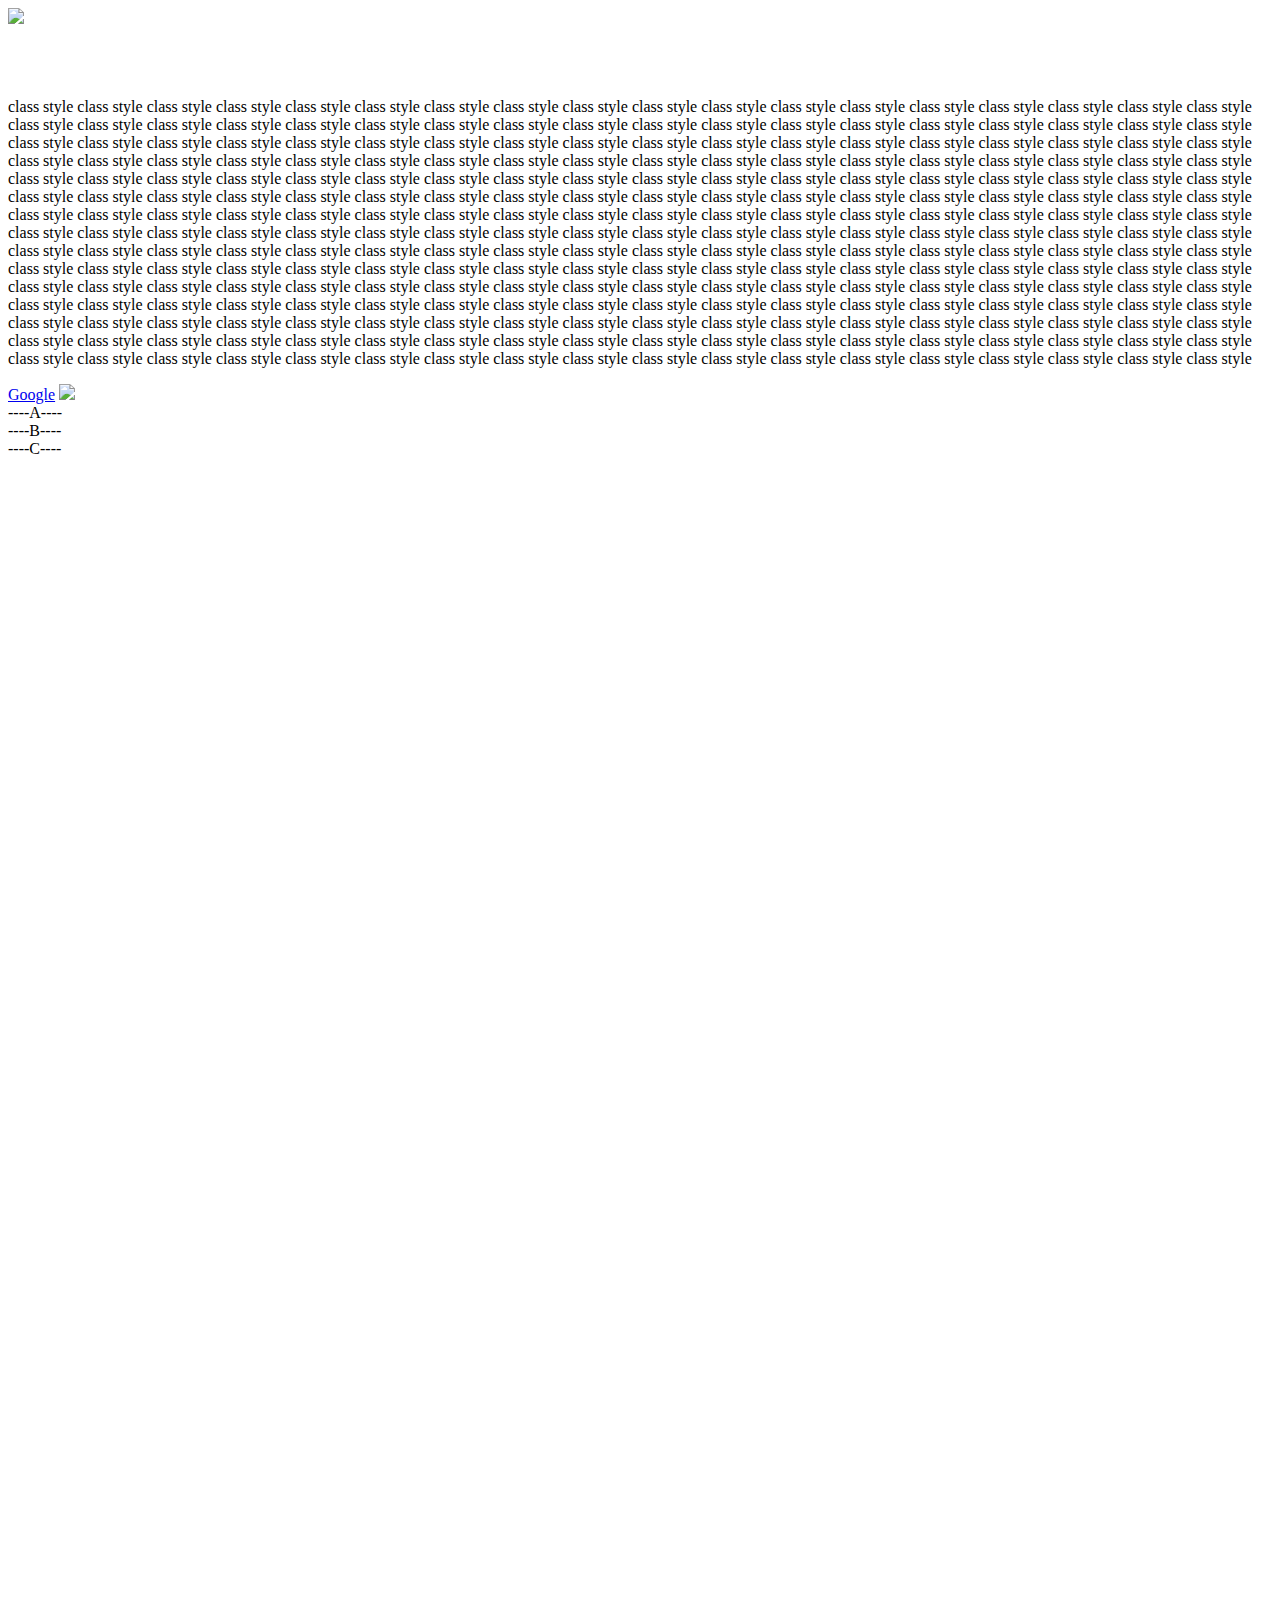
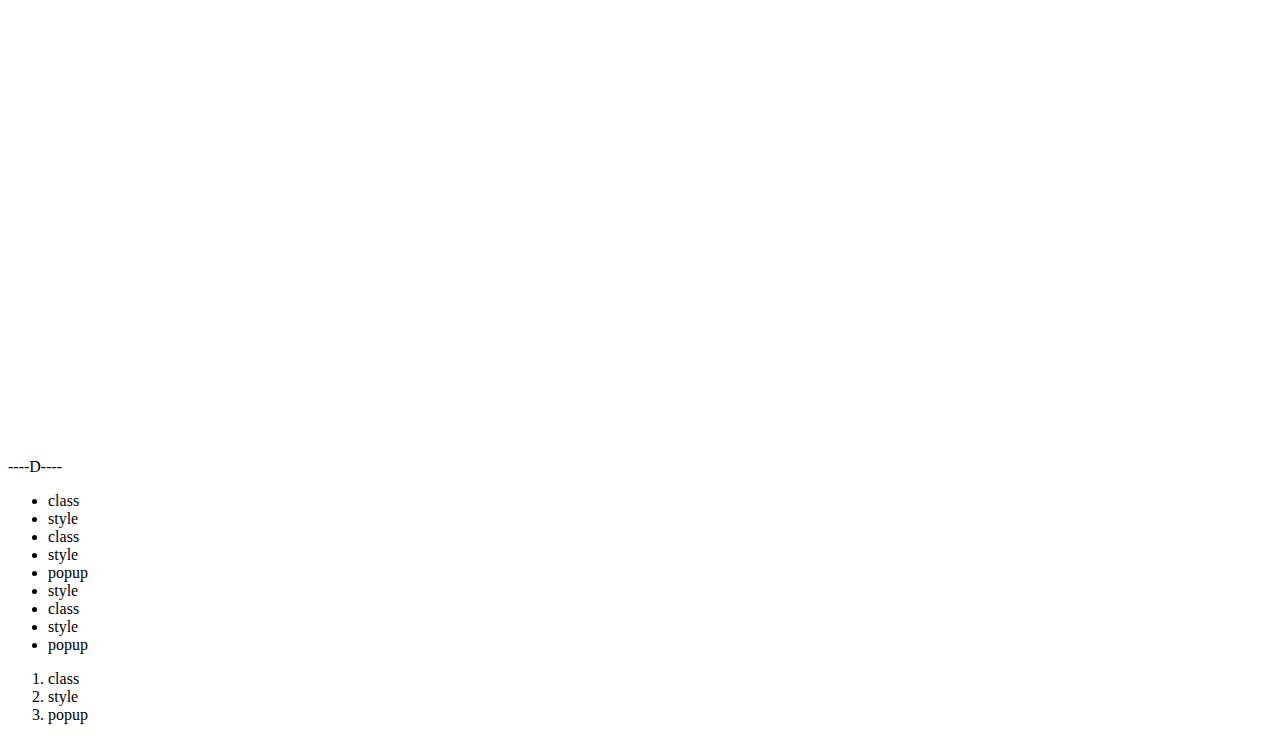
==== index.html @ a2fc4375 "Create index.html" ====
<!DOCTYPE html>
<html>

<head>
    <title>Brief introduction</title>
    <link rel="icon" href="favicon.png">
    <link href="style.css" rel="stylesheet" type="text/css">
</head>

<body> <img id="img2" src="https://catbox.moe/pictures/logo_white.png">

    <br>
    <br>
    <br>
    <br>
    <p>class style class style class style class style class style class style class style class style class style class style class style class style class style class style class style class style class style class style class style class style class style
        class style class style class style class style class style class style class style class style class style class style class style class style class style class style class style class style class style class style class style class style class
        style class style class style class style class style class style class style class style class style class style class style class style class style class style class style class style class style class style class style class style class style
        class style class style class style class style class style class style class style class style class style class style class style class style class style class style class style class style class style class style class style class style class
        style class style class style class style class style class style class style class style class style class style class style class style class style class style class style class style class style class style class style class style class style
        class style class style class style class style class style class style class style class style class style class style class style class style class style class style class style class style class style class style class style class style class
        style class style class style class style class style class style class style class style class style class style class style class style class style class style class style class style class style class style class style class style class style
        class style class style class style class style class style class style class style class style class style class style class style class style class style class style class style class style class style class style class style class style class
        style class style class style class style class style class style class style class style class style class style class style class style class style class style class style class style class style class style class style class style class style
        class style class style class style class style class style class style class style class style class style class style class style class style class style class style class style class style class style class style class style class style class
        style class style class style class style class style class style class style class style class style class style class style class style class style class style class style class style class style class style class style class style class style
        class style class style class style class style class style class style class style class style class style class style class style class style class style class style class style class style class style class style class style class style class
        style class style class style class style class style class style class style class style class style class style class style class style class style class style class style class style class style class style class style class style class style
        class style class style class style </p>
    <div class="parent">
        <a href="https://google.com/" id="link">Google</a>
        <img id="img1" src="https://catbox.moe/pictures/logo_white.png">
        <div class="a">----A----</div>
        <div class="b">----B----</div>
        <div class="c">----C----</div>
        <div style="margin-top:100em">
            <p>----D----</p>
        </div>
    </div>
    <ul>
        <li>class</li>
        <li>style</li>
        <li>class</li>
        <li>style</li>
        <li>popup</li>
        <li>style</li>
        <li>class</li>
        <li>style</li>
        <li>popup</li>
    </ul>
    <ol>
        <li>class</li>
        <li>style</li>
        <li>popup</li>
    </ol>
</body>

</html>
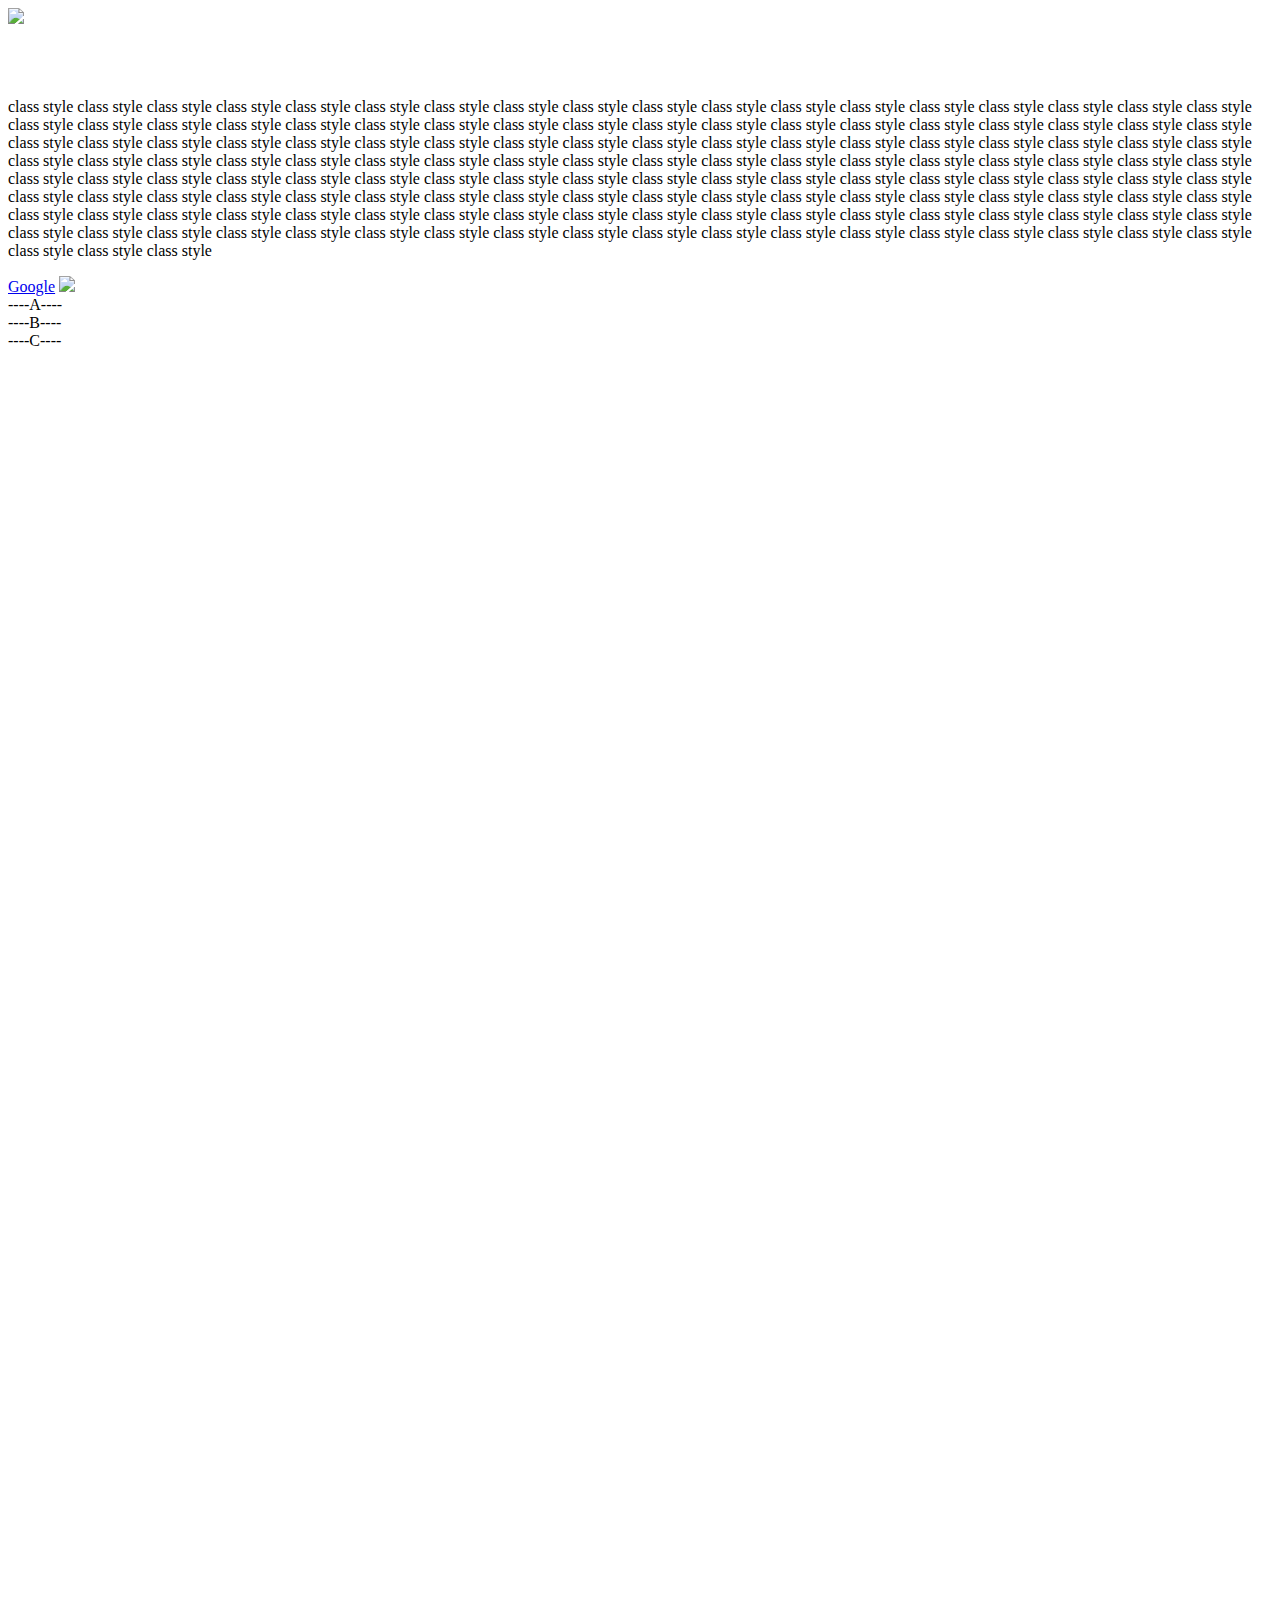
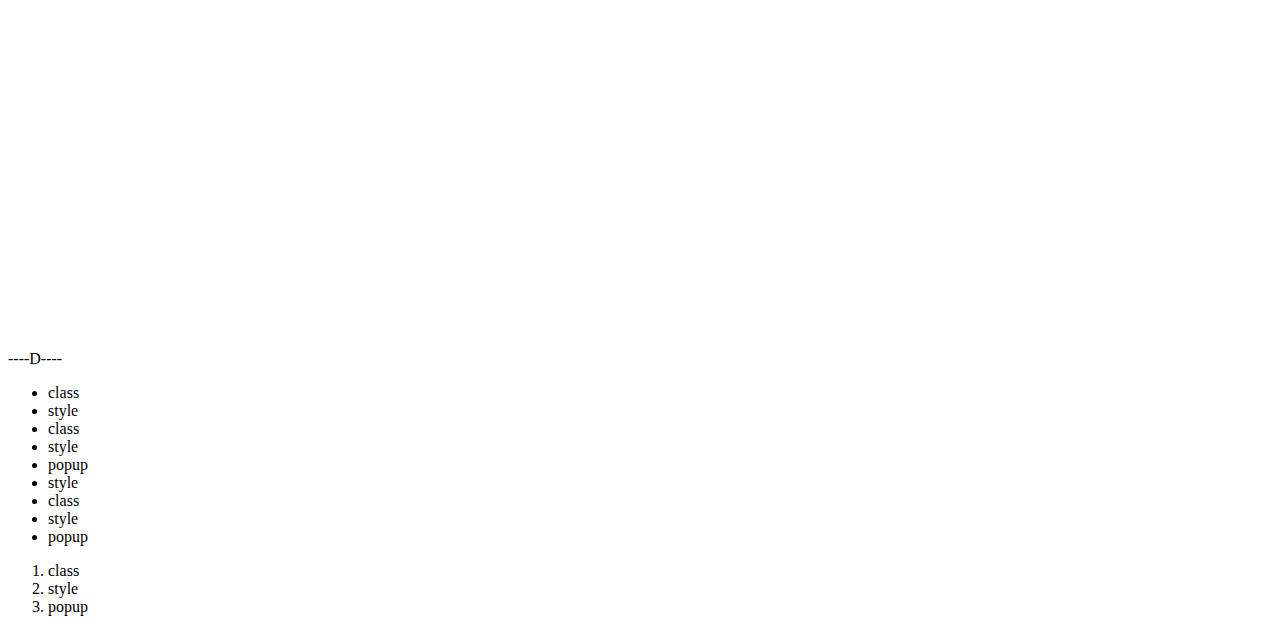
==== commit 97fdf7d2: "Update index.html" ====
--- a/index.html
+++ b/index.html
@@ -14,12 +14,6 @@
     <br>
     <br>
     <p>class style class style class style class style class style class style class style class style class style class style class style class style class style class style class style class style class style class style class style class style class style
-        class style class style class style class style class style class style class style class style class style class style class style class style class style class style class style class style class style class style class style class style class
-        style class style class style class style class style class style class style class style class style class style class style class style class style class style class style class style class style class style class style class style class style
-        class style class style class style class style class style class style class style class style class style class style class style class style class style class style class style class style class style class style class style class style class
-        style class style class style class style class style class style class style class style class style class style class style class style class style class style class style class style class style class style class style class style class style
-        class style class style class style class style class style class style class style class style class style class style class style class style class style class style class style class style class style class style class style class style class
-        style class style class style class style class style class style class style class style class style class style class style class style class style class style class style class style class style class style class style class style class style
         class style class style class style class style class style class style class style class style class style class style class style class style class style class style class style class style class style class style class style class style class
         style class style class style class style class style class style class style class style class style class style class style class style class style class style class style class style class style class style class style class style class style
         class style class style class style class style class style class style class style class style class style class style class style class style class style class style class style class style class style class style class style class style class
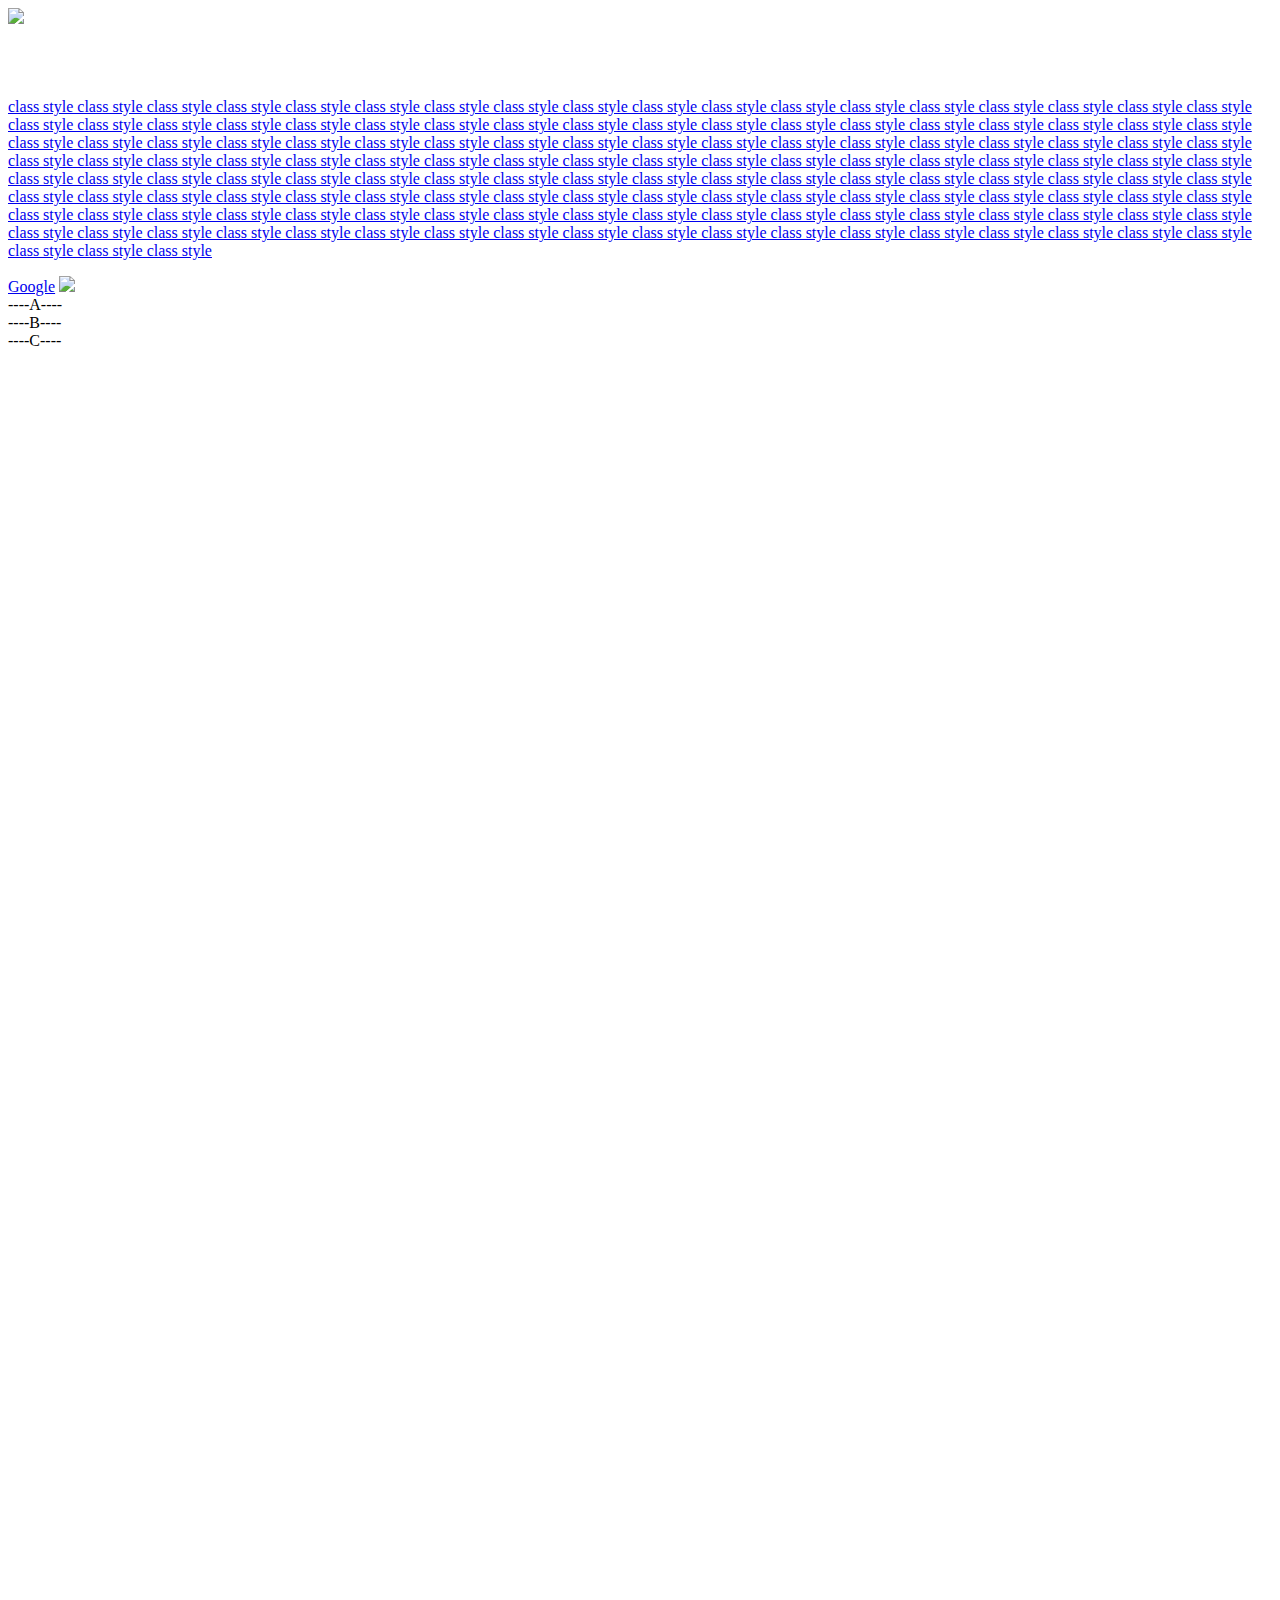
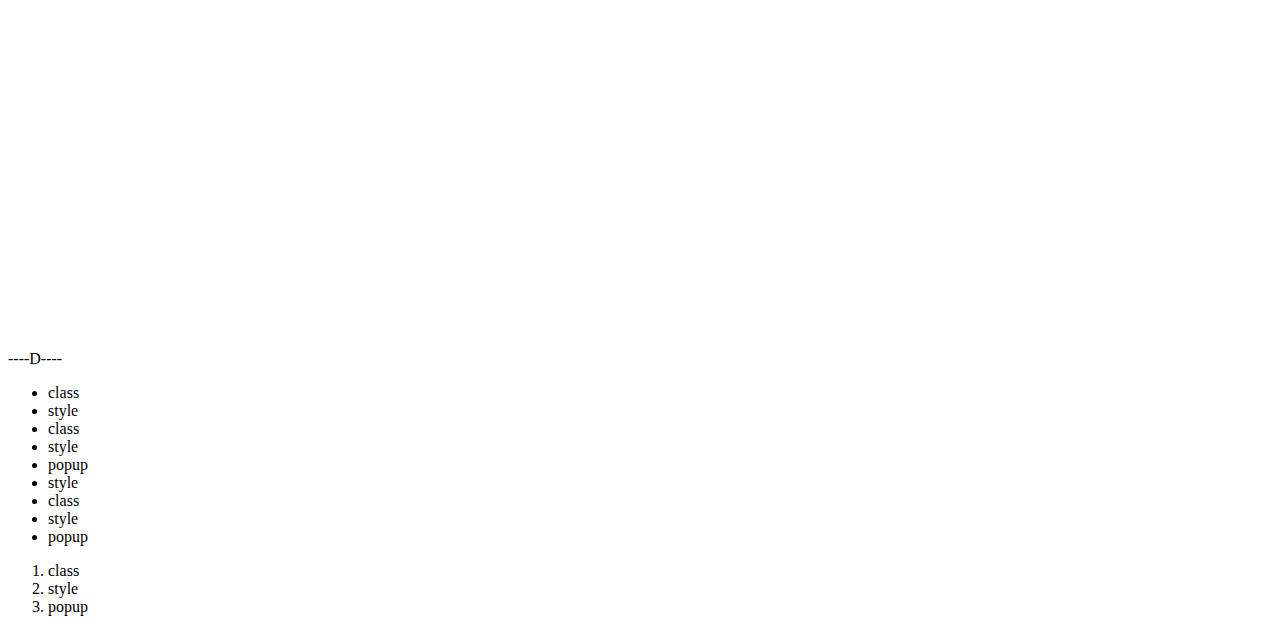
==== commit 50b80f94: "Update index.html" ====
--- a/index.html
+++ b/index.html
@@ -8,7 +8,7 @@
 </head>
 
 <body> <img id="img2" src="https://catbox.moe/pictures/logo_white.png">
-
+<a href="sp.html">
     <br>
     <br>
     <br>
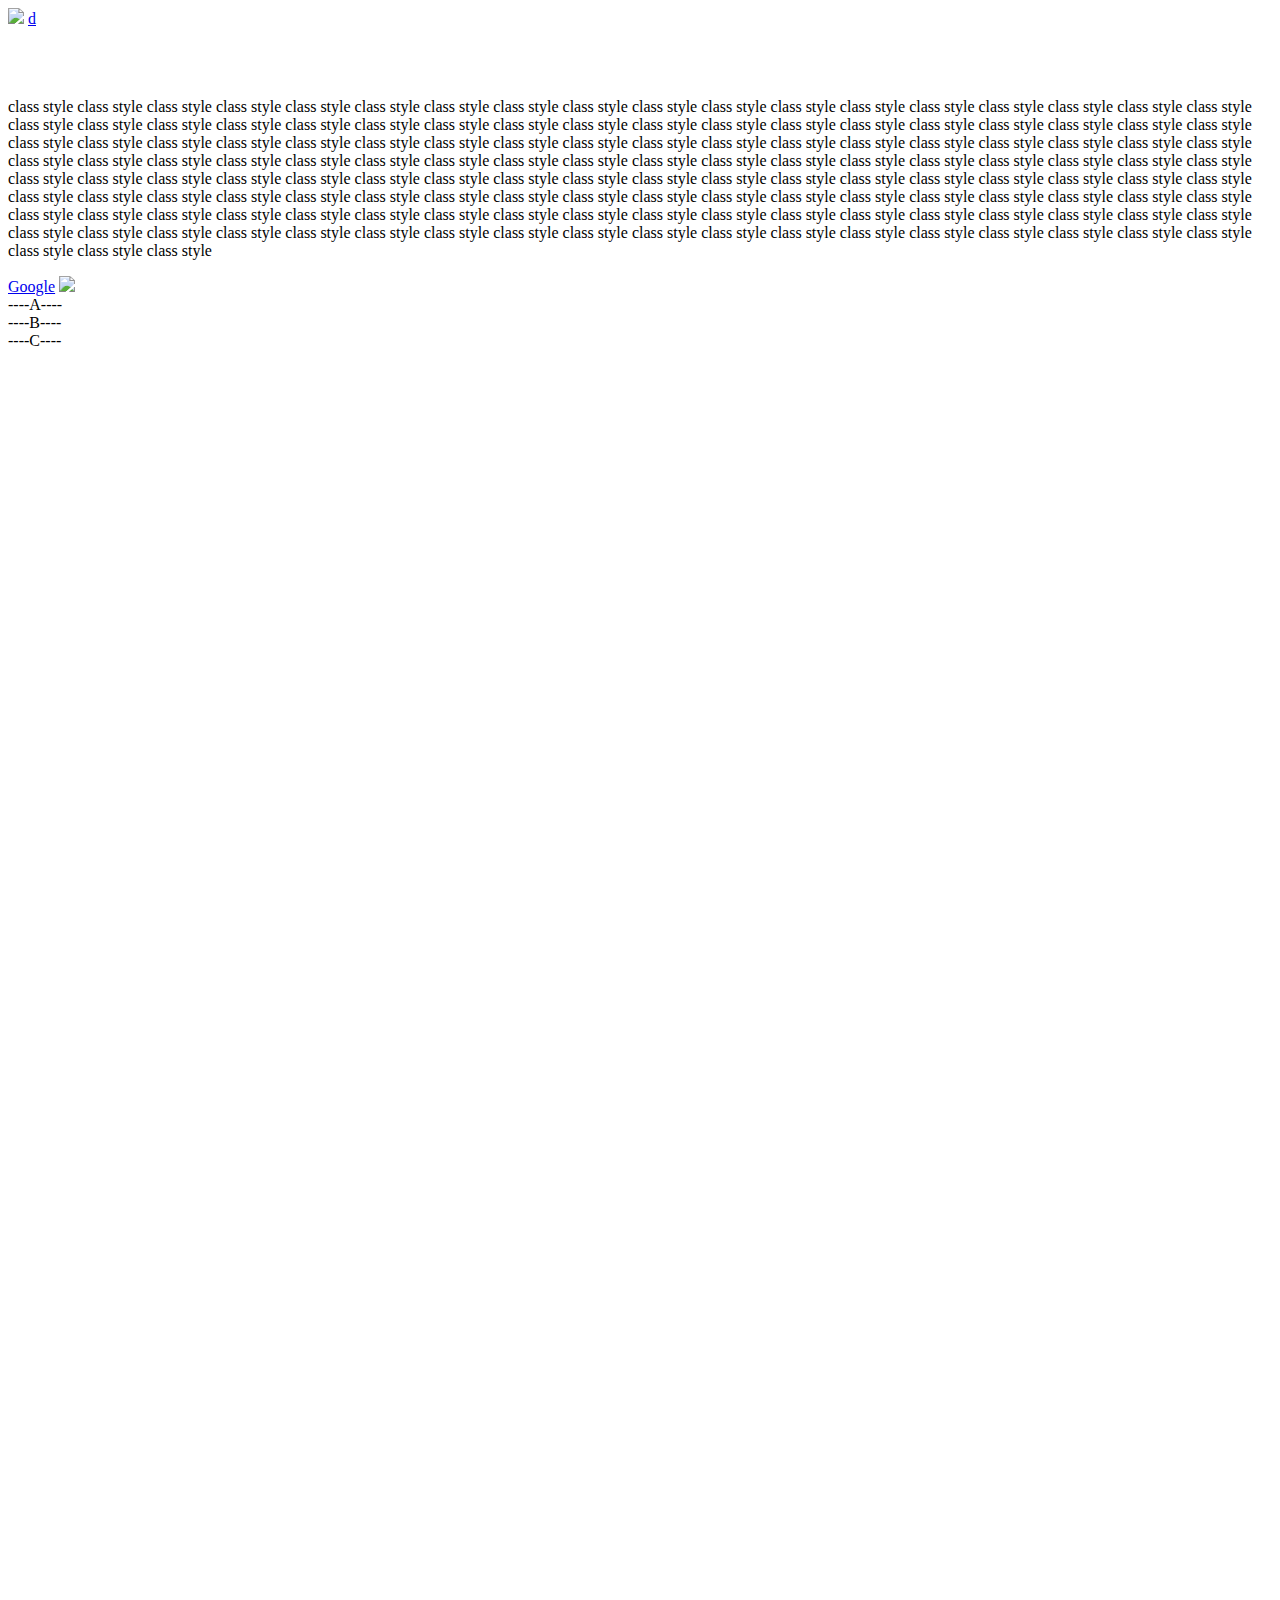
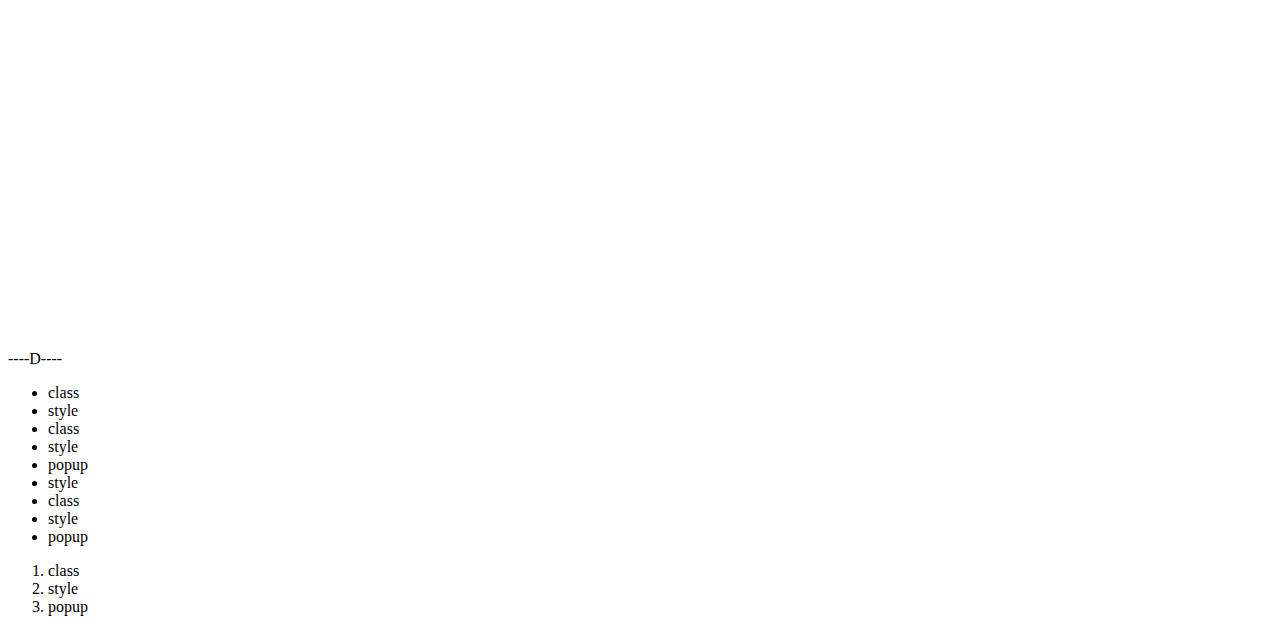
==== commit 3348dbad: "Update index.html" ====
--- a/index.html
+++ b/index.html
@@ -8,7 +8,7 @@
 </head>
 
 <body> <img id="img2" src="https://catbox.moe/pictures/logo_white.png">
-<a href="sp.html">
+    <a href="sp.html">d</a>
     <br>
     <br>
     <br>
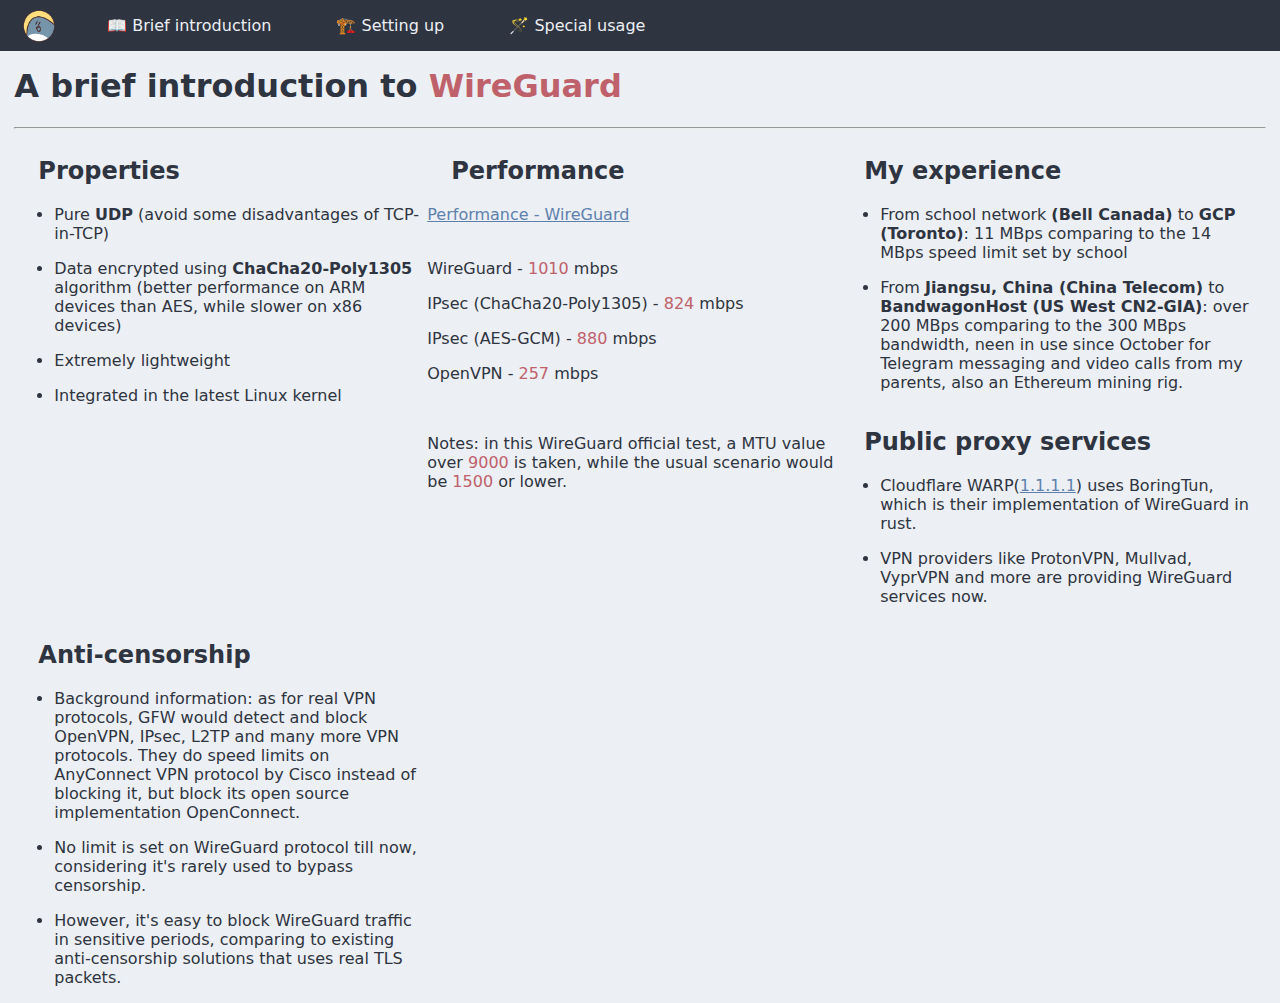
==== commit be5fe6e8: "Add files via upload" ====
--- a/index.html
+++ b/index.html
@@ -2,51 +2,77 @@
 <html>
 
 <head>
-    <title>Brief introduction</title>
+    <title>Hi</title>
     <link rel="icon" href="favicon.png">
     <link href="style.css" rel="stylesheet" type="text/css">
 </head>
 
-<body> <img id="img2" src="https://catbox.moe/pictures/logo_white.png">
-    <a href="sp.html">d</a>
+<body>
+    <ul id="nav">
+        <img src="hd.png" id="hd">
+        <a href="#">📖 Brief introduction</a>
+        <a href="setup.html">🏗️ Setting up</a>
+        <a href="sp.html">🪄 Special usage</a>
+    </ul>
     <br>
     <br>
-    <br>
-    <br>
-    <p>class style class style class style class style class style class style class style class style class style class style class style class style class style class style class style class style class style class style class style class style class style
-        class style class style class style class style class style class style class style class style class style class style class style class style class style class style class style class style class style class style class style class style class
-        style class style class style class style class style class style class style class style class style class style class style class style class style class style class style class style class style class style class style class style class style
-        class style class style class style class style class style class style class style class style class style class style class style class style class style class style class style class style class style class style class style class style class
-        style class style class style class style class style class style class style class style class style class style class style class style class style class style class style class style class style class style class style class style class style
-        class style class style class style class style class style class style class style class style class style class style class style class style class style class style class style class style class style class style class style class style class
-        style class style class style class style class style class style class style class style class style class style class style class style class style class style class style class style class style class style class style class style class style
-        class style class style class style </p>
-    <div class="parent">
-        <a href="https://google.com/" id="link">Google</a>
-        <img id="img1" src="https://catbox.moe/pictures/logo_white.png">
-        <div class="a">----A----</div>
-        <div class="b">----B----</div>
-        <div class="c">----C----</div>
-        <div style="margin-top:100em">
-            <p>----D----</p>
+    <div class="rows">
+        <h1>
+            A brief introduction to <a class="hl">WireGuard</a>
+        </h1>
+        <hr class="solid">
+        <div class="col">
+            <h2>Properties</h2>
+            <ul>
+                <li>Pure <b>UDP</b> (avoid some disadvantages of TCP-in-TCP)</li>
+                <li>Data encrypted using <b>ChaCha20-Poly1305</b> algorithm (better performance on ARM devices than AES, while slower on x86 devices)</li>
+                <li>Extremely lightweight</li>
+                <li>Integrated in the latest Linux kernel</li>
+            </ul>
+        </div>
+        <div class="col">
+            <h2>Performance</h2>
+            <a class="lnk" href="https://www.wireguard.com/performance/">Performance - WireGuard<br><br></a>
+            <table id="pftb">
+                <p> WireGuard - <a class="hl">1010</a> mbps</p>
+                <p> IPsec (ChaCha20-Poly1305) - <a class="hl">824</a> mbps</p>
+                <p> IPsec (AES-GCM) - <a class="hl">880</a> mbps</p>
+                <p> OpenVPN - <a class="hl">257</a> mbps</p>
+            </table><br>
+            <p>Notes: in this WireGuard official test, a MTU value over <a class="hl">9000</a> is taken, while the usual scenario would be
+                <a class="hl">1500</a> or lower.
+            </p>
+            <br>
+            <br>
+        </div>
+        <div class="col">
+            <h2>My experience</h2>
+            <ul>
+                <li>From school network <b>(Bell Canada)</b> to <b>GCP
+                    (Toronto)</b>: 11 MBps comparing to the 14 MBps speed limit set by school
+                </li>
+                <li>From <b>Jiangsu, China (China Telecom)</b> to <b>BandwagonHost
+                    (US West CN2-GIA)</b>: over 200 MBps comparing to the 300 MBps bandwidth, neen in use since October for Telegram messaging and video calls from my parents, also an Ethereum mining rig.</li>
+            </ul>
+        </div>
+        <div class="col">
+            <h2>Public proxy services</h2>
+            <ul>
+                <li>Cloudflare WARP(<a class="lnk" href="https://1.1.1.1">1.1.1.1</a>) uses BoringTun, which is their implementation of WireGuard in rust.</li>
+                <li>VPN providers like ProtonVPN, Mullvad, VyprVPN and more are providing WireGuard services now.</li>
+            </ul>
+        </div>
+        <div class="col">
+            <h2>Anti-censorship</h2>
+            <ul>
+                <li>Background information: as for real VPN protocols, GFW would detect and block OpenVPN, IPsec, L2TP and many more VPN protocols. They do speed limits on AnyConnect VPN protocol by Cisco instead of blocking it, but block its open source
+                    implementation OpenConnect.
+                </li>
+                <li>No limit is set on WireGuard protocol till now, considering it's rarely used to bypass censorship.</li>
+                <li>However, it's easy to block WireGuard traffic in sensitive periods, comparing to existing anti-censorship solutions that uses real TLS packets.</li>
+            </ul>
         </div>
     </div>
-    <ul>
-        <li>class</li>
-        <li>style</li>
-        <li>class</li>
-        <li>style</li>
-        <li>popup</li>
-        <li>style</li>
-        <li>class</li>
-        <li>style</li>
-        <li>popup</li>
-    </ul>
-    <ol>
-        <li>class</li>
-        <li>style</li>
-        <li>popup</li>
-    </ol>
 </body>
 
-</html>
+</html>--- a/style.css
+++ b/style.css
@@ -0,0 +1,74 @@
+body {
+    background-color: #ECEFF4;
+    color: #2E3440;
+    font-family: BlinkMacSystemFont, -apple-system, system-ui, sans-serif;
+}
+
+.rows {
+    max-width: 99%;
+    margin: auto;
+}
+
+.cont {
+    max-width: 50em;
+    margin: auto;
+}
+
+li {
+    margin-top: 1em;
+}
+
+#hd {
+    width: 2.5em;
+    height: 2.5em;
+    padding: 0 0.8em 0 1.2em;
+    margin: -0.95em 0 -0.95em 0em;
+}
+
+#nav a {
+    text-decoration: none;
+    color: #ECEFF4;
+    padding: 1em 2em 1em 2em;
+    margin: 0em -0.125em 0em -0.125em;
+}
+
+#nav {
+    position: fixed;
+    top: 0;
+    width: 100%;
+    list-style-type: none;
+    margin: 0 0 0 -1.5em;
+    padding: 1em;
+    background-color: #2E3440;
+    color: #ECEFF4;
+    overflow: hidden;
+}
+
+#nav a:hover {
+    background-color: #111111;
+}
+
+.hl {
+    display: inline;
+    color: #BF616A;
+}
+
+a {
+    color: #5E81AC;
+}
+
+
+/* 
+#pftb th,
+td {
+    padding: 0.125em 2em 0.125em 2em;
+} */
+
+.col {
+    float: left;
+    width: 33%;
+}
+
+h2 {
+    margin-left: 1em;
+}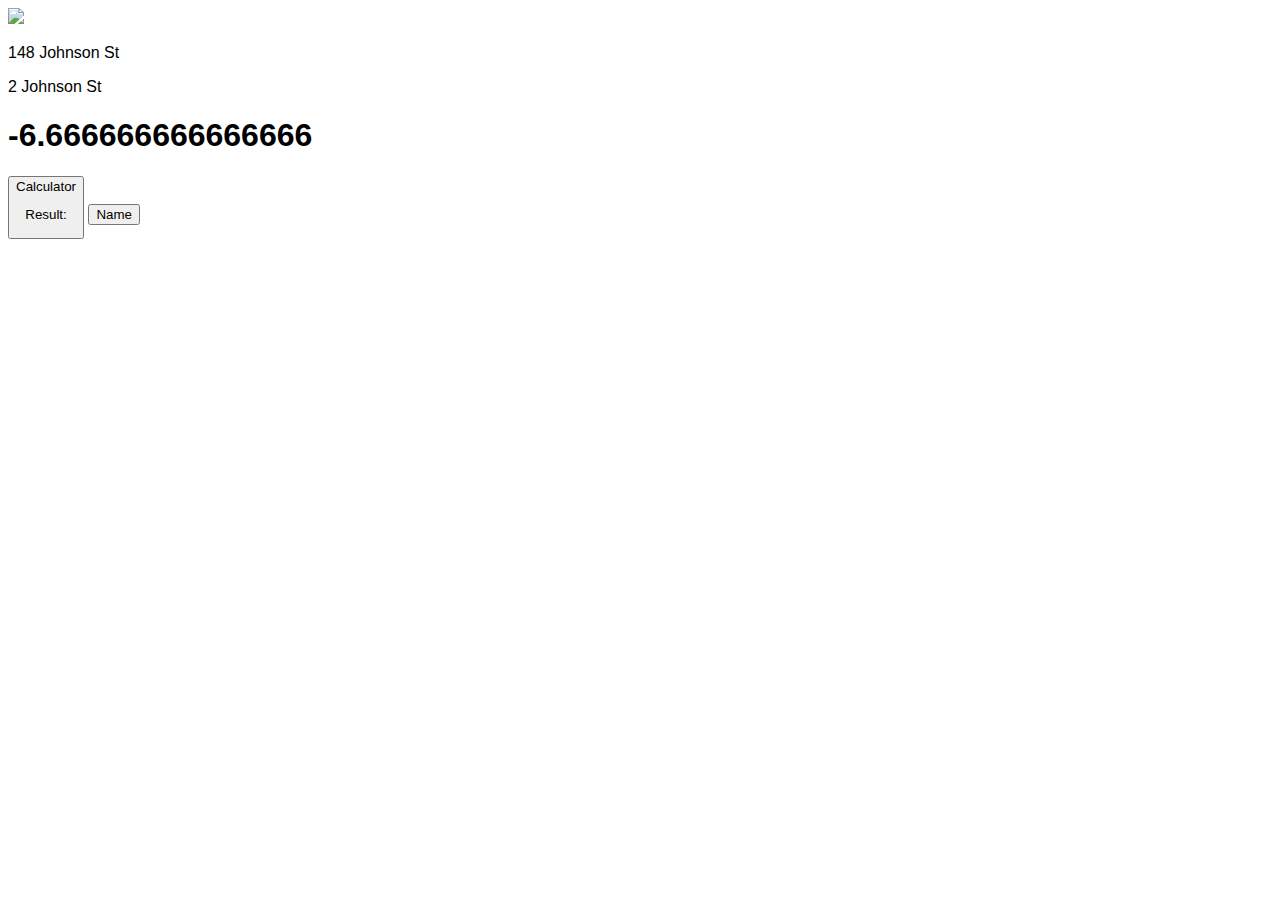
==== commit 456c4bf6: "Update index.html" ====
--- a/index.html
+++ b/index.html
@@ -1,78 +1,57 @@
 <!DOCTYPE html>
 <html>
+<head>
+</head>
+<body style="font-family: sans-serif;" onload="alert(Date());func1();" onkeypress="alert('Hi there')">
+	<img id="img1" onmouseover="ch1()" src="https://streetviewpixels-pa.googleapis.com/v1/thumbnail?panoid=SVpsX4fxig-LD-Yc5ha5MA&cb_client=search.gws-prod.gps&w=408&h=240&yaw=80.37611&pitch=0&thumbfov=100">
+	<p id="para" onclick="ch2()">148 Johnson St</p>
+	<p id="para2" onclick="ch3()">2 Johnson St</p>
+	<h1 id="h11">Result:</h1>
+	<button onclick='func2()'>Calculator
+	<p id="h12">Result:</p></button>
+	<button onclick='func3()'>Name</button>
+	<script>
+		var stat = false;
+		var stat2 = false;
 
-<head>
-    <title>Hi</title>
-    <link rel="icon" href="favicon.png">
-    <link href="style.css" rel="stylesheet" type="text/css">
-</head>
+		function ch1() {
+			if(stat){
+    			document.getElementById('img1').src = 'https://streetviewpixels-pa.googleapis.com/v1/thumbnail?panoid=IV1fu-j-iiE70g8F9lS9Ng&cb_client=search.gws-prod.gps&w=408&h=240&yaw=255.07799&pitch=0&thumbfov=100';
+			}
+			else{
+    			document.getElementById('img1').src = 'https://streetviewpixels-pa.googleapis.com/v1/thumbnail?panoid=SVpsX4fxig-LD-Yc5ha5MA&cb_client=search.gws-prod.gps&w=408&h=240&yaw=80.37611&pitch=0&thumbfov=100';
+    		}
+			stat = !stat;
+		}
 
-<body>
-    <ul id="nav">
-        <img src="hd.png" id="hd">
-        <a href="#">📖 Brief introduction</a>
-        <a href="setup.html">🏗️ Setting up</a>
-        <a href="sp.html">🪄 Special usage</a>
-    </ul>
-    <br>
-    <br>
-    <div class="rows">
-        <h1>
-            A brief introduction to <a class="hl">WireGuard</a>
-        </h1>
-        <hr class="solid">
-        <div class="col">
-            <h2>Properties</h2>
-            <ul>
-                <li>Pure <b>UDP</b> (avoid some disadvantages of TCP-in-TCP)</li>
-                <li>Data encrypted using <b>ChaCha20-Poly1305</b> algorithm (better performance on ARM devices than AES, while slower on x86 devices)</li>
-                <li>Extremely lightweight</li>
-                <li>Integrated in the latest Linux kernel</li>
-            </ul>
-        </div>
-        <div class="col">
-            <h2>Performance</h2>
-            <a class="lnk" href="https://www.wireguard.com/performance/">Performance - WireGuard<br><br></a>
-            <table id="pftb">
-                <p> WireGuard - <a class="hl">1010</a> mbps</p>
-                <p> IPsec (ChaCha20-Poly1305) - <a class="hl">824</a> mbps</p>
-                <p> IPsec (AES-GCM) - <a class="hl">880</a> mbps</p>
-                <p> OpenVPN - <a class="hl">257</a> mbps</p>
-            </table><br>
-            <p>Notes: in this WireGuard official test, a MTU value over <a class="hl">9000</a> is taken, while the usual scenario would be
-                <a class="hl">1500</a> or lower.
-            </p>
-            <br>
-            <br>
-        </div>
-        <div class="col">
-            <h2>My experience</h2>
-            <ul>
-                <li>From school network <b>(Bell Canada)</b> to <b>GCP
-                    (Toronto)</b>: 11 MBps comparing to the 14 MBps speed limit set by school
-                </li>
-                <li>From <b>Jiangsu, China (China Telecom)</b> to <b>BandwagonHost
-                    (US West CN2-GIA)</b>: over 200 MBps comparing to the 300 MBps bandwidth, neen in use since October for Telegram messaging and video calls from my parents, also an Ethereum mining rig.</li>
-            </ul>
-        </div>
-        <div class="col">
-            <h2>Public proxy services</h2>
-            <ul>
-                <li>Cloudflare WARP(<a class="lnk" href="https://1.1.1.1">1.1.1.1</a>) uses BoringTun, which is their implementation of WireGuard in rust.</li>
-                <li>VPN providers like ProtonVPN, Mullvad, VyprVPN and more are providing WireGuard services now.</li>
-            </ul>
-        </div>
-        <div class="col">
-            <h2>Anti-censorship</h2>
-            <ul>
-                <li>Background information: as for real VPN protocols, GFW would detect and block OpenVPN, IPsec, L2TP and many more VPN protocols. They do speed limits on AnyConnect VPN protocol by Cisco instead of blocking it, but block its open source
-                    implementation OpenConnect.
-                </li>
-                <li>No limit is set on WireGuard protocol till now, considering it's rarely used to bypass censorship.</li>
-                <li>However, it's easy to block WireGuard traffic in sensitive periods, comparing to existing anti-censorship solutions that uses real TLS packets.</li>
-            </ul>
-        </div>
-    </div>
+		function ch2() {
+			if(stat2){
+    			document.getElementById('para').innerHTML = '145 Lemon St';
+			}
+			else{
+    			document.getElementById('para').innerHTML = '148 Johnson St';
+    		}
+			stat2 = !stat2;
+
+		}
+		function ch3(){
+			document.getElementById('para2').style.backgroundColor = 'salmon';
+			document.getElementById('para2').style.fontFamily = 'Arial';
+			document.getElementById('para2').style.textAlign = 'center';
+		}
+		function func1(){
+			document.getElementById('h11').innerHTML = (20 - 32) / 1.8;
+		}
+		function func2(){
+			var a=parseInt(prompt('a:'));
+			var b=parseInt(prompt('b:'));
+			document.getElementById('h12').innerHTML = a + b;
+		}
+		function func3(){
+			var a=prompt('First name:');
+			var b=prompt('Last name:');
+			alert('Nice to meet you ' + a + b);
+		}
+	</script>
 </body>
-
-</html>+</html>
